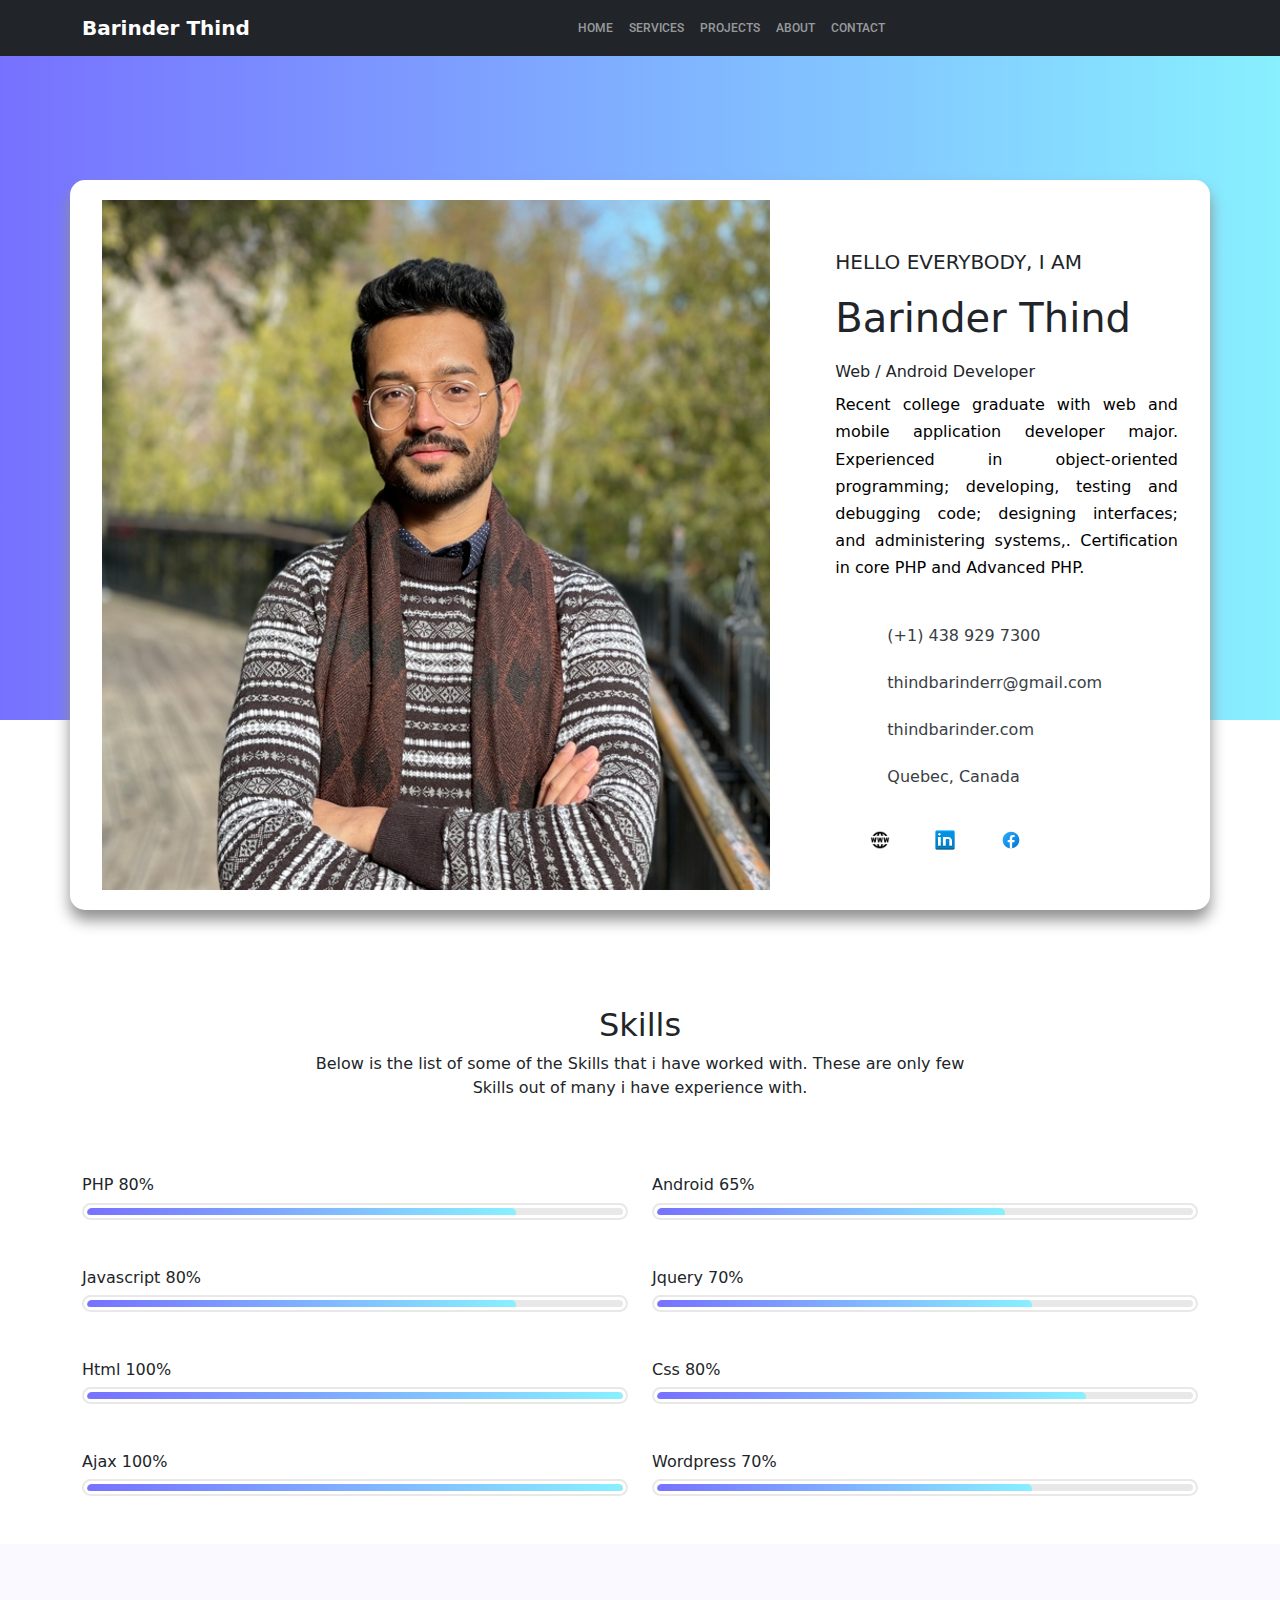
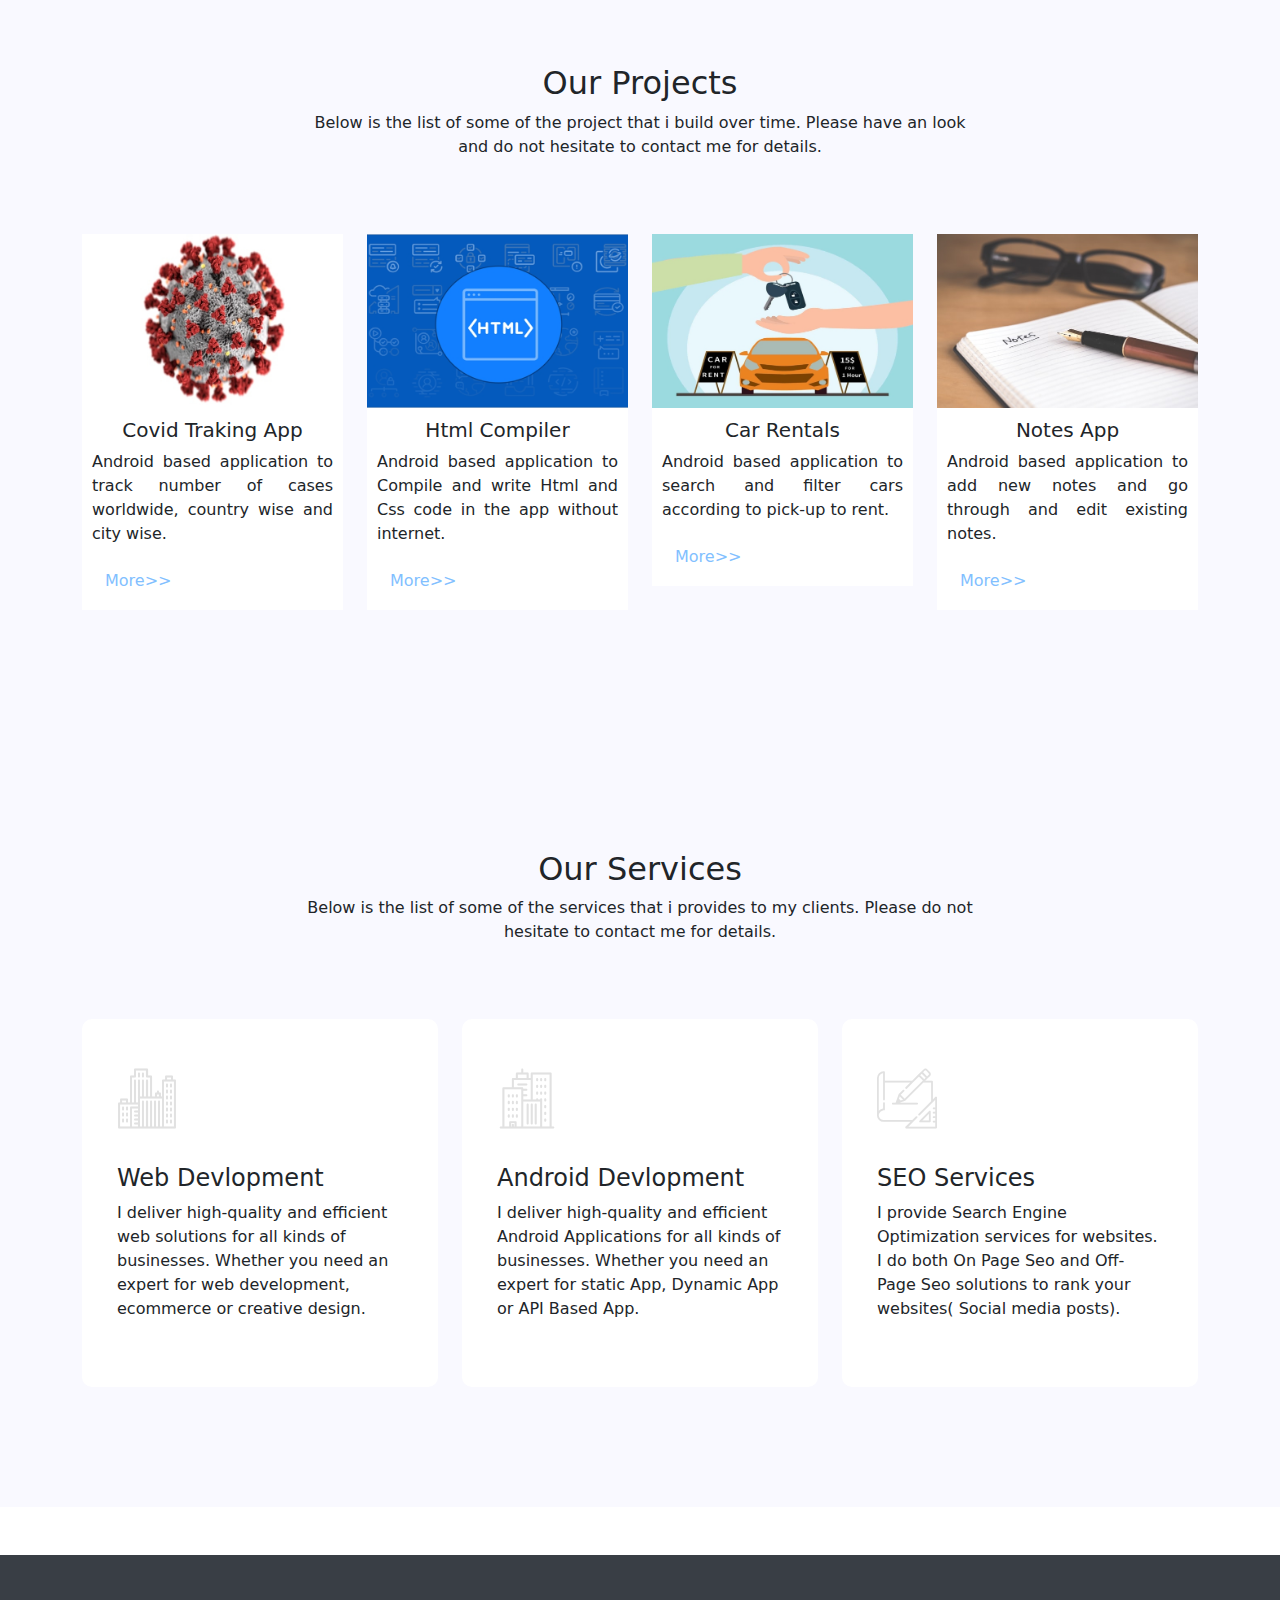
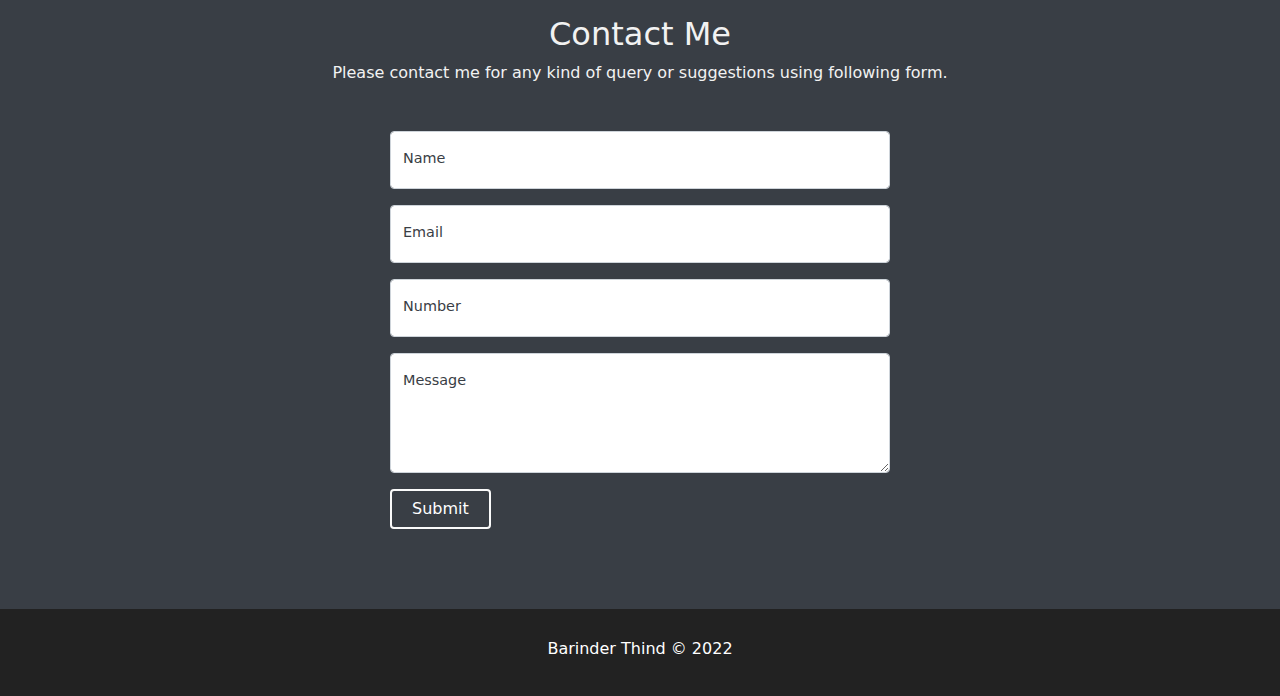
==== index.html @ 815e1031 "initial commit" ====
<html>
<head>
	<title>Barinder Thind</title>
	  <meta charset="utf-8">
  <meta name="viewport" content="width=device-width, initial-scale=1">

<link href="css/style.css" rel="stylesheet">

  <link href="css/bootstrap.min.css" rel="stylesheet">
  <link href="flaticon/flaticon.css" rel="stylesheet">


  <link rel="preconnect" href="https://fonts.googleapis.com">
<link rel="preconnect" href="https://fonts.gstatic.com" crossorigin>
<link rel="stylesheet" href="https://cdn.linearicons.com/free/1.0.0/icon-font.min.css">
<link rel="stylesheet" href="https://technext.github.io/meetme/css/style.cs">


<link href="https://fonts.googleapis.com/css2?family=Roboto:ital,wght@1,100&display=swap" rel="stylesheet">
</head>
<body>


<div class="wrapper" style=" ">

	<section class="header">
    <nav class="navbar navbar-expand-sm navbar-dark bg-dark flex-sm-nowrap flex-wrap fixed-top">
      <div class="container">
        <button class="navbar-toggler  flex-grow-sm-1 flex-grow-0 me-2" type="button" data-bs-toggle="collapse"
          data-bs-target="#navbar5">
          <span class="navbar-toggler-icon"></span>
        </button>
  
        <span class="navbar-brand flex-grow-1">Barinder Thind</span>
  
        <div class="navbar-collapse collapse flex-grow-1 justify-content-center" id="navbar5">
          <ul class="navbar-nav mx-auto">
            <li class="nav-item">
              <a class="nav-link" href="#">Home</a>
            </li>
            <li class="nav-item">
              <a class="nav-link" href="#services">Services</a>
            </li>
            <li class="nav-item">
              <a class="nav-link" href="#project">Projects</a>
            </li>
            <li class="nav-item">
              <a class="nav-link" href="#hero">about</a>
            </li>
            <li class="nav-item">
              <a class="nav-link" href="#contact">contact</a>
            </li>
          </ul>
        </div>
  
        <div class="flex-grow-1">
    
        </div>
  
      </div>
    </nav>
</section>

</div>

<section class="hero" id="hero">
	<div  class="container">
		<div class="row hero_sub">
    
			<div class="col-md-8"><img src="images/barinder.jpg" class="img-fluid "></div>
			<div class="col-md-4" id="txt">

        <h5>HELLO EVERYBODY, I AM</h5>
        <h1>Barinder Thind</h1>
        <h6>Web / Android Developer</h6>

        <p>Recent college graduate with web and mobile application developer major. Experienced in object-oriented
          programming; developing, testing and debugging code; designing interfaces; and administering systems,.
          Certification in core PHP and Advanced PHP.</p>

          <br>
          <ul class="list basic_info">
            <li><a href="#"><i class="lnr lnr-phone-handset"></i> (+1) 438 929 7300</a></li>
            <li><a href="#"><i class="lnr lnr-envelope"></i> thindbarinderr@gmail.com</a></li>
            <li><a href="#"><i class="lnr lnr-laptop"></i> thindbarinder.com</a></li>
            <li><a href="#"><i class="lnr lnr-home"></i> Quebec, Canada</a></li>
          </ul>
         
          <div class="list">
         <a href="#"><img class="icon" src="images/website.png">
          <a href=""><img class="icon" src="images/linkedin.png"></a>	
         <a href=""><img class="icon" src="images/facebook.svg"></a>
        </div>
         


        

        
			</div>


		</div>
	</div>
</section>

<br><br>





<section  class="pt-5" id="skills">
  <div class="container">
    <div class="main_title">
      <h2>Skills</h2>
      <p>Below is the list of some of the Skills that i have worked with. These are only few Skills out of many i have experience with.</p>
    </div>
    <div class="row">

    <div class="col-lg-6 col-md-12 mb-5">
        <h6>PHP     80%</h6>
        <div  class="skilldiv"><div><div style="width: 80%;"></div></div></div>
    </div>
    <div class="col-lg-6 col-md-12 mb-5">
        <h6>Android     65%</h6>
        <div  class="skilldiv"><div><div style="width: 65%;"></div></div></div>
    </div>

    <div class="col-lg-6 col-md-12 mb-5">
      <h6>Javascript     80%</h6>
      <div  class="skilldiv"><div><div style="width: 80%;"></div></div></div>
  </div>
    <div class="col-lg-6 col-md-12 mb-5">
    <h6>Jquery     70%</h6>
    <div  class="skilldiv"><div><div style="width: 70%;"></div></div></div>
  </div>

  <div class="col-lg-6 col-md-12 mb-5">
    <h6>Html     100%</h6>
    <div  class="skilldiv"><div><div style="width: 100%;"></div></div></div>
</div>
<div class="col-lg-6 col-md-12 mb-5">
    <h6>Css    80%</h6>
    <div  class="skilldiv"><div><div style="width: 80%;"></div></div></div>
</div>

<div class="col-lg-6 col-md-12 mb-5">
  <h6>Ajax     100%</h6>
  <div  class="skilldiv"><div><div style="width: 100%;"></div></div></div>
</div>
<div class="col-lg-6 col-md-12 mb-5">
  <h6>Wordpress    70%</h6>
  <div  class="skilldiv"><div><div style="width: 70%;"></div></div></div>
</div>

  </div>

  </div>
</section>






<section id="project" class="feature_area p_120">
  <div class="container">
    <div class="main_title">
      <h2>Our Projects</h2>
      <p>Below is the list of some of the project that i build over time. Please have an look and do not hesitate to contact me for details.</p>
    </div>
    <div class="feature_inner row">
      <div class="col-lg-3 col-md-6 inner">
        <div class="feature_item2 ">
          <img src="images/covid.jpg" class="img-fluid"  alt="...">
          <div class="text">          
            <h5 class="card-title text-center">Covid Traking App</h5>
          <p class="card-text" style="text-align: justify;" >Android based application to track number of cases worldwide, country wise and city wise.</p>           
        
            <a href="#" class=" text-end btn btn-default" style="" >More>></a>
           
            </div>
          
        </div>
      </div>
      <div class="col-lg-3 col-md-6 inner">
        <div class="feature_item2 ">
          <img src="images/html.jpg" class="img-fluid"  alt="...">
          <div class="text">          
            <h5 class="card-title text-center">Html Compiler</h5>
          <p class="card-text" style="text-align: justify;" >Android based application to Compile and write Html and Css code in the app without internet.</p>           
          <a href="#" class=" text-end btn btn-default" style="" >More>></a>
           
            </div>
          
        </div>
      </div>
      <div class="col-lg-3 col-md-6 inner">
        <div class="feature_item2 ">
          <img src="images/carrental.jpg" class="img-fluid"  alt="...">
          <div class="text">          
            <h5 class="card-title text-center">Car Rentals</h5>
          <p class="card-text" style="text-align: justify;" >Android based application to search and filter cars according to pick-up to rent.</p>           
          <a href="#" class=" text-end btn btn-default" style="" >More>></a>
           
            </div>
          
        </div>
      </div>
      <div class="col-lg-3 col-md-6 inner">
        <div class="feature_item2 ">
          <img src="images/notes.jpg" class="img-fluid"  alt="...">
          <div class="text">          
            <h5 class="card-title text-center">Notes App</h5>
          <p class="card-text" style="text-align: justify;" >Android based application to add new notes and go through and edit existing notes.</p>           
          <a href="#" class=" text-end btn btn-default" style="" >More>></a>
           
            </div>
        </div>
      </div>
      </div> 
      </div>
</section>





<section  class="feature_area p_120" id="services">
  <div class="container">
    <div class="main_title">
      <h2>Our Services</h2>
      <p>Below is the list of some of the services that i provides to my clients. Please do not hesitate to contact me for details.</p>
    </div>
    <div class="feature_inner row">
      <div class="col-lg-4 col-md-6">
        <div class="feature_item ">
          <i class="flaticon-city"></i>
          <h4>Web Devlopment</h4>
          <p> I deliver high-quality and efficient web solutions for all kinds of businesses. 
            Whether you need an expert for web development, ecommerce or creative design.
          </p>
        </div>
      </div>
      <div class="col-lg-4 col-md-6">
        <div class="feature_item">
          <i class="flaticon-skyline"></i>
          <h4>Android Devlopment</h4>
          <p>I deliver high-quality and efficient Android Applications for all kinds of businesses. 
            Whether you need an expert for static App, Dynamic App or API Based App.
          </p>
        </div>
      </div>
      <div class="col-lg-4 col-md-6">
        <div class="feature_item">
          <i class="flaticon-sketch"></i>
          <h4>SEO Services</h4>
          <p>I provide Search Engine Optimization services for websites. I do both On Page Seo and Off-Page Seo solutions to rank your websites( Social media posts).

          </p>
        </div>
      </div>
    </div>
  </div>
</section>
<br><br>


<section class="contact" id="contact">
  <div class="container ">
    <div class="row">
      <div class="main_title" style="margin-bottom: 10px;">
        <h2>Contact Me</h2>
        <p>Please contact me for any kind of query or suggestions using following form.</p>
      </div>
      <div class="col-md-12">

        <form action="" class="contactForm ">
          <div class="form-floating mb-3 mt-3">
            <input type="text" class="form-control" id="email" placeholder="Enter name" name="name">
            <label for="name">Name</label>
          </div>
          <div class="form-floating mb-3 mt-3">
            <input type="text" class="form-control" id="email" placeholder="Enter email" name="email">
            <label for="email">Email</label>
          </div>
          <div class="form-floating mb-3 mt-3">
            <input type="text" class="form-control" id="number" placeholder="Enter number" name="number">
            <label for="number">Number</label>
          </div>
         
          <div class="form-floating mb-3">
            <textarea class="form-control" rows="5" id="message" name="message" style="height: 120px;"  placeholder="Message"></textarea>
            <label for="message">Message</label>
          </div>

          <button type="submit" class=" mybtn btn btn-default mybtn">Submit</button>
        </form>


      </div>
    </div>
  </div>

</section>


<section class="footer">
<div class="container">
  <div class="row">
    <div class="col-md-12 text-center"> 
          <h6>Barinder Thind &copy; 2022</h6>

    </div>
  </div>
</div>
</section>



<!--
<button id="a" onclick="changeA();">A</button>
<button id="b" onclick="changepB();">B</button>
<button id="c" onclick="changepC();">C</button>
<P ID="p">
It was popularised in the 1960s with the release of Letraset sheets containing Lorem Ipsum passages, and more recently with desktop publishing software like Aldus PageMaker including versions of Lorem Ipsum.Lorem Ipsum is simply dummy text of the printing and typesetting industry. Lorem Ipsum has 
t</P>

<P ID="p2">
  It was popularised in the 1960s with the release of Letraset sheets containing Lorem Ipsum passages, and more recently with desktop publishing software like Aldus PageMaker including versions of Lorem Ipsum.Lorem Ipsum is simply dummy text of the printing and typesetting industry. Lorem Ipsum has 
  t</P>
  
  <P ID="p3">
    It was popularised in the 1960s with the release of Letraset sheets containing Lorem Ipsum passages, and more recently with desktop publishing software like Aldus PageMaker including versions of Lorem Ipsum.Lorem Ipsum is simply dummy text of the printing and typesetting industry. Lorem Ipsum has 
    t</P>
    
      
  -->


  <script src="js/bootstrap.bundle.min.js"></script>
    <script src="js/myjs.js"></script>
</body>
</html>
---- css/style.css ----
:root{
	--primary: #7771FF;
	--secondary:  #88F0FF;
	--dark:#777777;
	--background:  #F8F8F8;
	--pure:#FFFFFF;
	--black:  #222222;
	--ternary:#898989;
	--light:#F2F2F2;
	--textColor:#82BFFF;
	--gray: #393E45;

}

body{font-family: 'Roboto', sans-serif; background-color: var(--background);}
.wrapper{
	 background-image: linear-gradient(to right, var(--primary) , var(--secondary));
	height: 720px;
}
.navbar {
color: var(--pure);
/*background-color: #000000;
	clip-path: polygon(0 0, 100% 0, 100% 100%, 70% 85%, 0 100%);
	height: 700px;
	width: 100%;*/
}

 .nav-link {
    font: 500 12px 'Roboto', sans-serif;
    text-transform: uppercase;
    color: var(--black);
    padding: 0px;
float: right;
  display: inline-block;

}

#txt h5{ margin-top: 50px;}
#txt h1{ margin-top: 20px;}
#txt h6{ margin-top: 20px;}
#txt p{ margin-top: 10px; font-size: 1rem; color: #000; line-height: 1.7rem; text-align: justify;}
.list { list-style-type:none;  line-height: 1.7rem; }
.list a{ text-decoration: none;  color: #393E45; }
.list img{ max-width: 20px; margin: 20px 5px; }
.list img:first-child{ margin-left: 35px;}
.list i{color: var(--primary);  font-size: large; margin-right: 20px;}
.list li{margin-bottom: 20px;}

.nav-item{ color: #fff;}
.nav-item a{ color: #fff; float: right; }

.navbar-brand{ color: var(--pure); font-weight: 600; }

.d-flex{ float: right; }

.hero{ padding-top: 60px; }

.hero_sub{ background-color: var(--pure); border-radius: 15px; padding: 20px;  	box-shadow: 0px 10px  15px #8F8F8F}
.hero{margin-top: -600px; }

.img-fluid{max-height: 700px;}


.da{ height: 500px;
	background-color: var(--secondary);
}

.db{
	height: 500px;
	background-color: var(--pure);
	margin: 0px 100px;
	margin-top: -100px;
	box-shadow: 0px 20px 20px;
}

heading{font-size: 1rem; font-weight: 100; line-height: 4.2rem; text-align: center; border: 2px solid --primary;}
.heading span{ color: var(--black); border-bottom: 5px solid #91a4a7; padding: 8px 20px; }

.contactForm .mybtn{ background-color: transparent; border: 2px solid #FAFAFA;  color: var(--pure); padding-left:20px; padding-right: 20px;}
.contactForm .mybtn:hover{ background-color: var(--pure); border: 2px solid var(--pure);  color: var(--dark);}

 .mybtnpr{ background-color: var(--primary); border: solid transparent 1px; }
.mybtnpr:hover{ background: transparent;  color: var(--primary); border: 1px solid var(--primary); }

.mybtnsc{ background: transparent;  color: var(--primary); border: 1px solid var(--primary); }
.mybtnsc:hover{ background-color: var(--primary); border: solid transparent 1px; color: var(--dark); }

/* projects section*/
.project-section{
	margin: 50px 50px; 
}
.project-item{
	
}

.card{margin-bottom: 35px;  border-top-left-radius: .25rem;;  transition: all 300ms linear 0s; }
.card:hover{
	box-shadow: 0px 10px 30px 0px rgba(0, 0, 0, 0.08);
}



/* servises section*/


.feature_area {
    background: #f9f9ff;
}
.p_120 {
    padding-top: 120px;
    padding-bottom: 120px;
}


.main_title {
    text-align: center;
    max-width: 670px;
    margin: 0px auto 75px;
}
.feature_inner {
    margin-bottom: -30px;
}



.feature_item2 {
    padding: 0px 0px;
    transition: all 300ms linear 0s;
    background: #fff;
    margin-bottom: 30px;

}

 .feature_item2 :hover{
	transform: translate(0px,-100px);
}

#project{ }
#project .text{padding: 10px;}
#project a{ color: var(--textColor);}
#project a{ text-align: right; }
.feature_item {
    padding: 50px 35px;
    border-radius: 10px;
    transition: all 300ms linear 0s;
    background: #fff;
    margin-bottom: 30px;
}

.feature_item:hover {
    box-shadow: 0px 10px 30px 0px rgba(0, 0, 0, 0.08);
    border-color: #fff;
    background: #fff; 
}

	.feature_item i {
		margin-bottom: 35px;
		display: block; }
		.feature_item i:before {
		  margin-left: 0px;
		  font-size: 60px;
		  color: #e1e1e1;
		  line-height: 60px; }
		  .feature_item:hover i:before {
			background: linear-gradient(to right, #8490ff 0%, #62bdfc 70%);
			-webkit-background-clip: text;
			-webkit-text-fill-color: transparent; }




.inner:hover{
	transform: translate(0px,-50px);
	transition:  0.5s;
	transition-timing-function: ease-in-out;
}



/* skills section*/


.skilldiv{ border: 2px solid #E8E8E8; padding: 3px; border-radius: 10px; }

.skilldiv div{ height: 7px; background-color: #E8E8E8; border-radius: 5px; overflow: hidden; font-weight: 400;}

.skilldiv div div{ background-image: linear-gradient(to right, var(--primary) , var(--secondary)); height: 10px;  }


/* contact section*/
.contact{ background-color: var(--gray);  padding: 60px 30px; color: var(--light);}

.contactForm{ color: #393E45; max-width: 500px; margin: 20px auto; font-size: 0.9rem;}



/* footer section*/

.footer{padding: 30px; background-color: var(--black); color: var(--pure);} 


/* nav bar new   */


.header_area {
    position: absolute;
    width: 100%;
    top: 0;
    left: 0;
    z-index: 99;
    transition: background 0.4s, all 0.3s linear;
}
---- flaticon/flaticon.css ----
/*
  	Flaticon icon font: Flaticon
  	Creation date: 26/06/2018 17:19
  	*/

@font-face {
  font-family: "Flaticon";
  src: url("./Flaticon.eot");
  src: url("./Flaticon.eot?#iefix") format("embedded-opentype"),
       url("./Flaticon.woff") format("woff"),
       url("./Flaticon.ttf") format("truetype"),
       url("./Flaticon.svg#Flaticon") format("svg");
  font-weight: normal;
  font-style: normal;
}

@media screen and (-webkit-min-device-pixel-ratio:0) {
  @font-face {
    font-family: "Flaticon";
    src: url("./Flaticon.svg#Flaticon") format("svg");
  }
}

[class^="flaticon-"]:before, [class*=" flaticon-"]:before,
[class^="flaticon-"]:after, [class*=" flaticon-"]:after {   
  font-family: Flaticon;
        font-size: 20px;
font-style: normal;
margin-left: 20px;
}

.flaticon-skyline:before { content: "\f100"; }
.flaticon-sketch:before { content: "\f101"; }
.flaticon-city:before { content: "\f102"; }
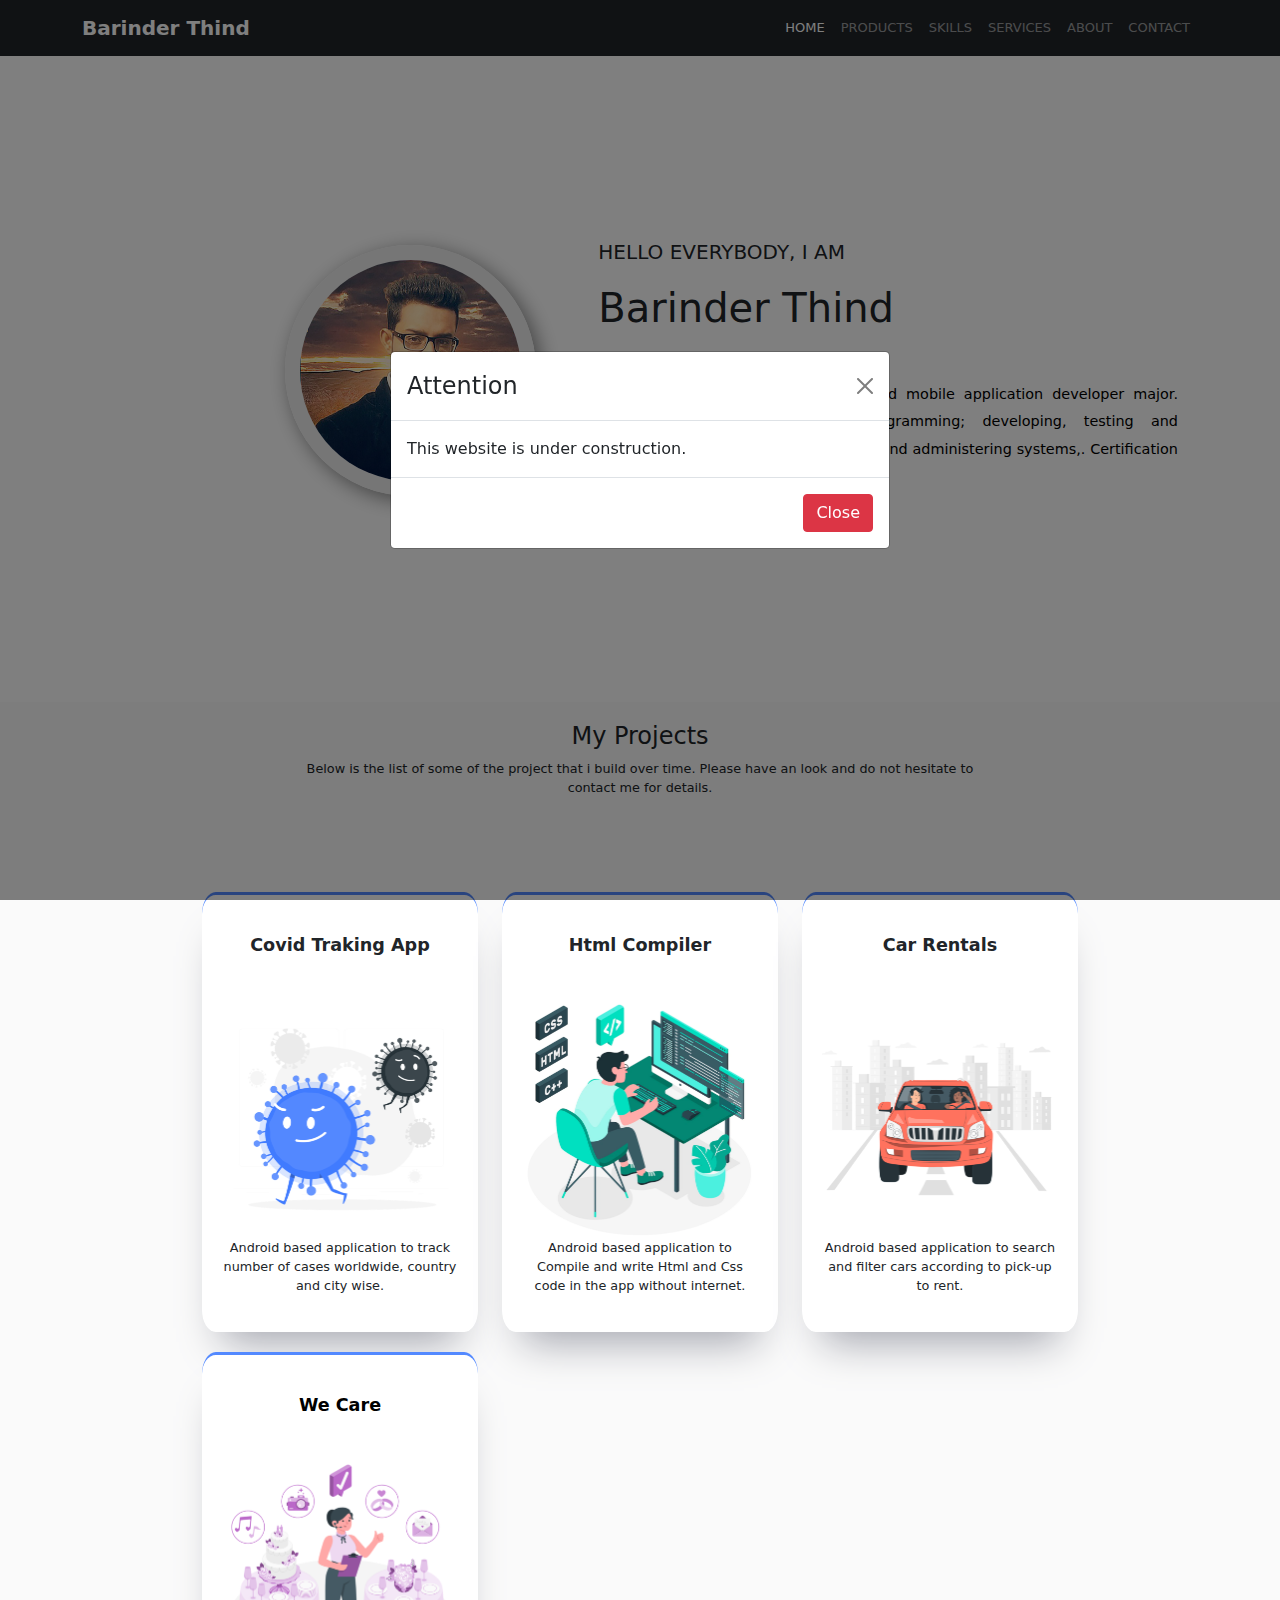
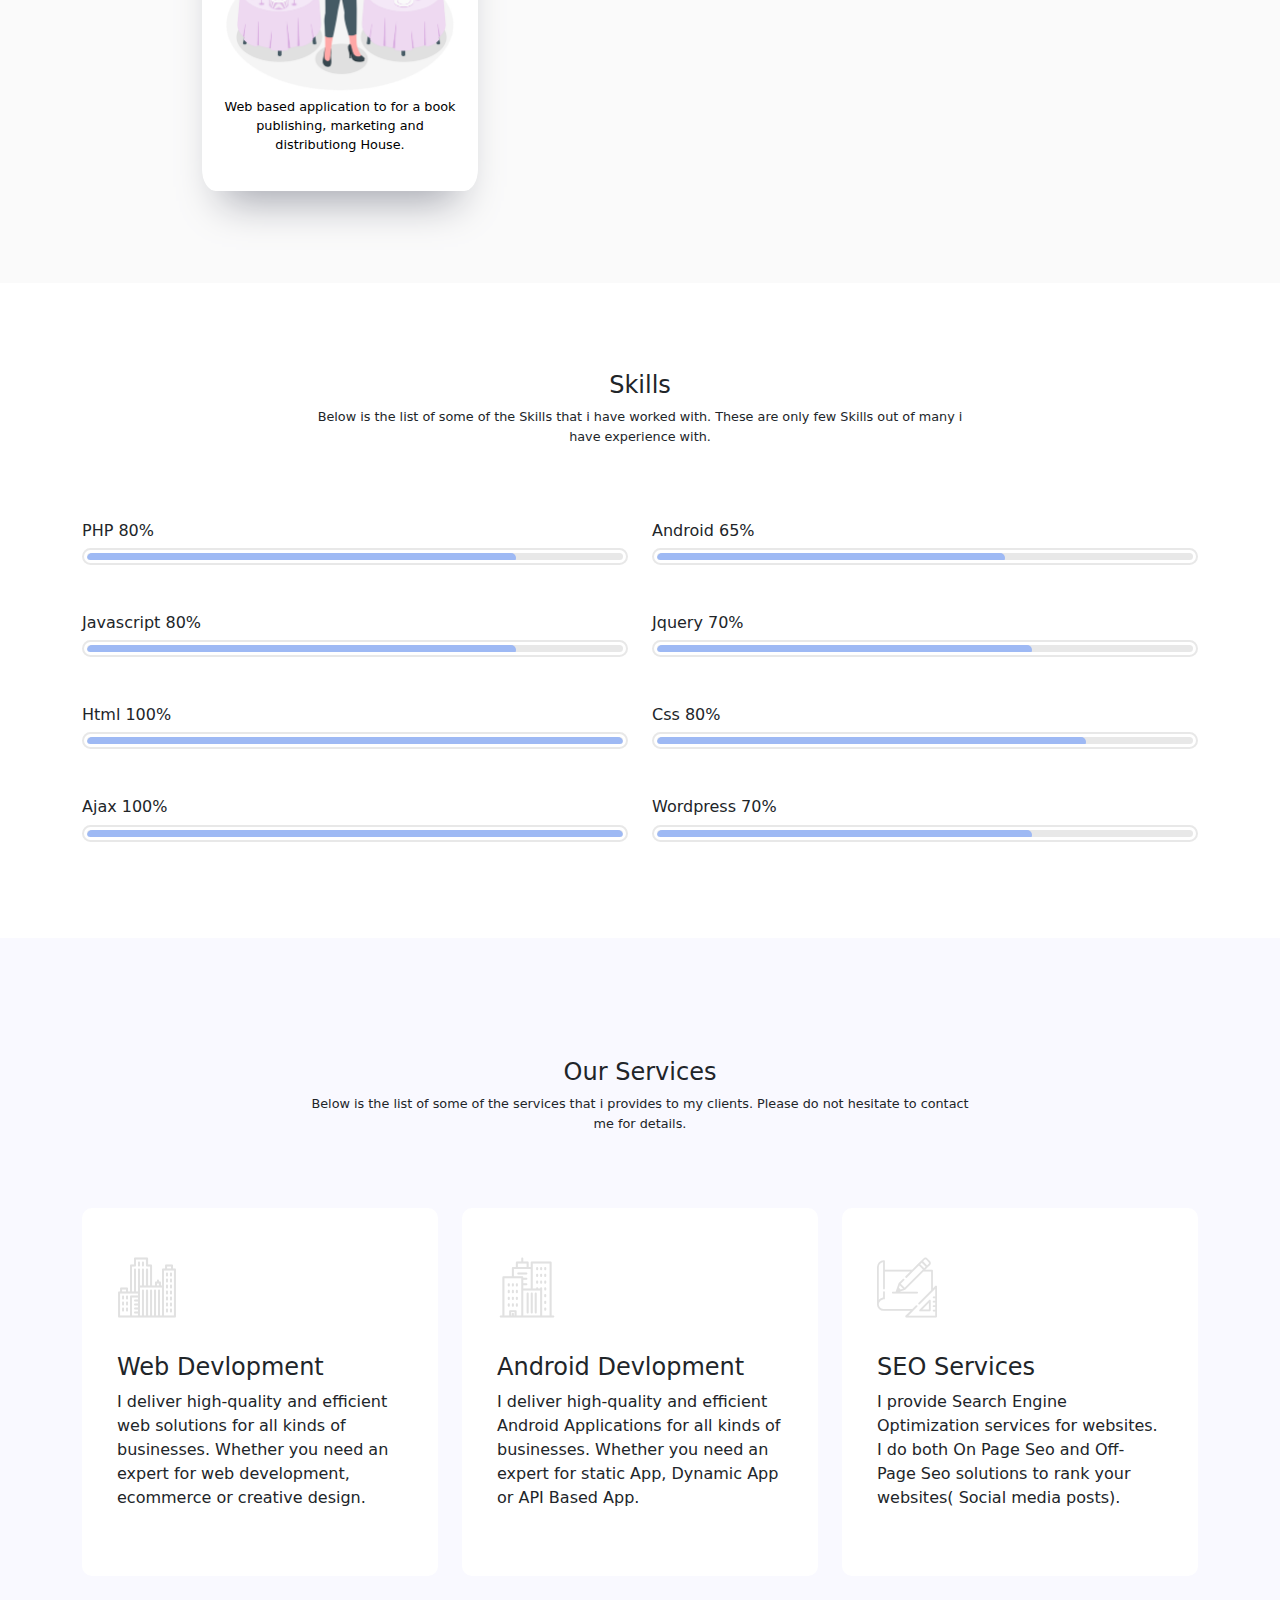
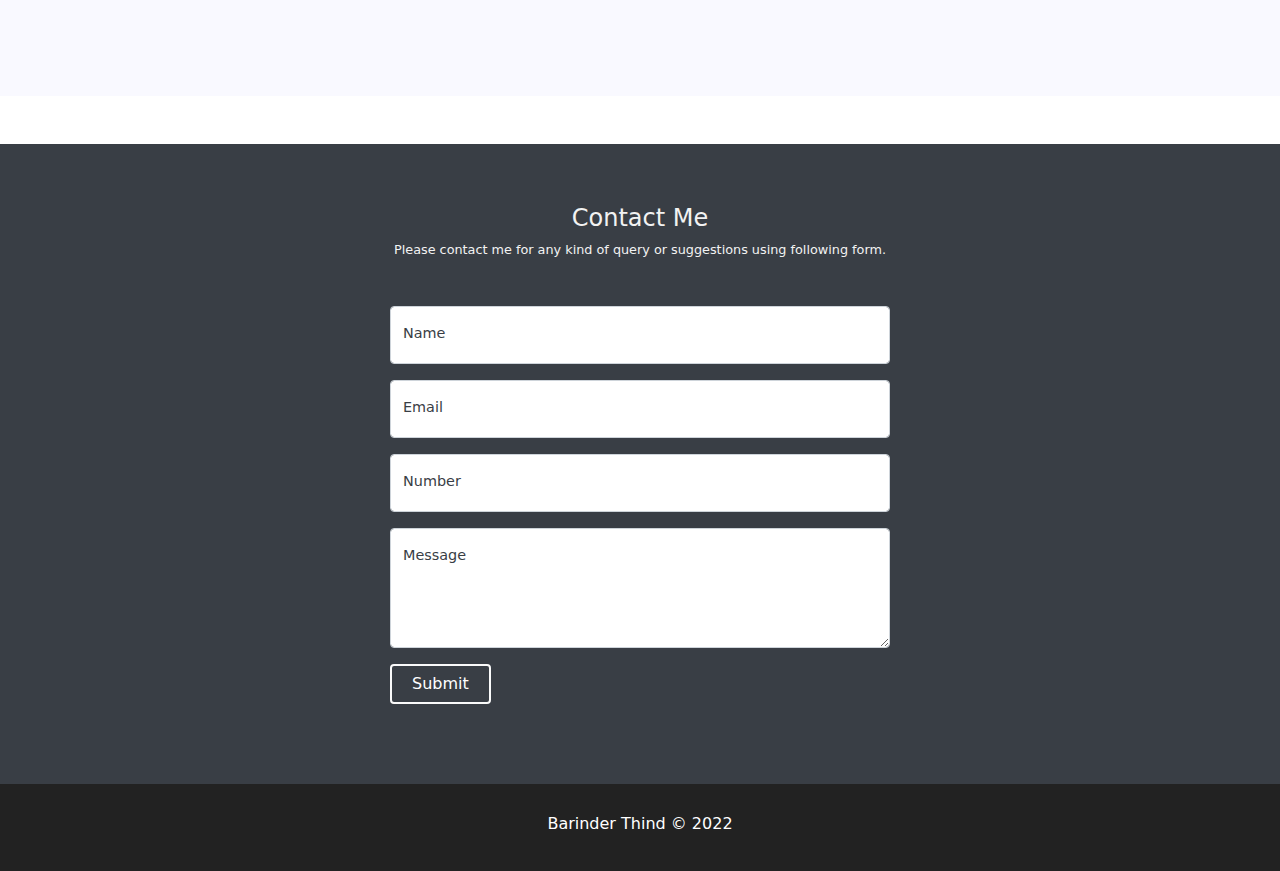
==== commit db49ea72: "Website Design Updated" ====
--- a/index.html
+++ b/index.html
@@ -1,83 +1,83 @@
 <html>
+
 <head>
-	<title>Barinder Thind</title>
-	  <meta charset="utf-8">
-  <meta name="viewport" content="width=device-width, initial-scale=1">
-
-<link href="css/style.css" rel="stylesheet">
-
-  <link href="css/bootstrap.min.css" rel="stylesheet">
-  <link href="flaticon/flaticon.css" rel="stylesheet">
-
-
-  <link rel="preconnect" href="https://fonts.googleapis.com">
-<link rel="preconnect" href="https://fonts.gstatic.com" crossorigin>
-<link rel="stylesheet" href="https://cdn.linearicons.com/free/1.0.0/icon-font.min.css">
-<link rel="stylesheet" href="https://technext.github.io/meetme/css/style.cs">
-
-
-<link href="https://fonts.googleapis.com/css2?family=Roboto:ital,wght@1,100&display=swap" rel="stylesheet">
+    <title>Barinder Thind</title>
+    <meta charset="utf-8" />
+    <meta name="viewport" content="width=device-width, initial-scale=1" />
+
+    <link href="css/style.css" rel="stylesheet" />
+
+    <link href="css/bootstrap.min.css" rel="stylesheet" />
+    <link href="flaticon/flaticon.css" rel="stylesheet" />
+
+    <link rel="preconnect" href="https://fonts.googleapis.com" />
+    <link rel="preconnect" href="https://fonts.gstatic.com" crossorigin />
+    <link rel="stylesheet" href="https://cdn.linearicons.com/free/1.0.0/icon-font.min.css" />
+    <link rel="stylesheet" href="https://technext.github.io/meetme/css/stle.cs" />
+
+    <link href="https://fonts.googleapis.com/css2?family=Roboto:ital,wght@1,100&display=swap" rel="stylesheet" />
+    <link href="https://fonts.googleapis.com/css2?family=Poppins:ital,wght@0,200;0,400;0,600;1,200;1,400;1,600&display=swap" rel="stylesheet" />
+
+    <link href="fontawesome/css/all.css" rel="stylesheet" />
 </head>
+
 <body>
-
-
-<div class="wrapper" style=" ">
-
-	<section class="header">
-    <nav class="navbar navbar-expand-sm navbar-dark bg-dark flex-sm-nowrap flex-wrap fixed-top">
-      <div class="container">
-        <button class="navbar-toggler  flex-grow-sm-1 flex-grow-0 me-2" type="button" data-bs-toggle="collapse"
-          data-bs-target="#navbar5">
-          <span class="navbar-toggler-icon"></span>
-        </button>
-  
-        <span class="navbar-brand flex-grow-1">Barinder Thind</span>
-  
-        <div class="navbar-collapse collapse flex-grow-1 justify-content-center" id="navbar5">
-          <ul class="navbar-nav mx-auto">
-            <li class="nav-item">
-              <a class="nav-link" href="#">Home</a>
-            </li>
-            <li class="nav-item">
-              <a class="nav-link" href="#services">Services</a>
-            </li>
-            <li class="nav-item">
-              <a class="nav-link" href="#project">Projects</a>
-            </li>
-            <li class="nav-item">
-              <a class="nav-link" href="#hero">about</a>
-            </li>
-            <li class="nav-item">
-              <a class="nav-link" href="#contact">contact</a>
-            </li>
-          </ul>
-        </div>
-  
-        <div class="flex-grow-1">
-    
-        </div>
-  
-      </div>
-    </nav>
-</section>
-
-</div>
-
-<section class="hero" id="hero">
-	<div  class="container">
-		<div class="row hero_sub">
-    
-			<div class="col-md-8"><img src="images/barinder.jpg" class="img-fluid "></div>
-			<div class="col-md-4" id="txt">
-
-        <h5>HELLO EVERYBODY, I AM</h5>
-        <h1>Barinder Thind</h1>
-        <h6>Web / Android Developer</h6>
-
-        <p>Recent college graduate with web and mobile application developer major. Experienced in object-oriented
-          programming; developing, testing and debugging code; designing interfaces; and administering systems,.
-          Certification in core PHP and Advanced PHP.</p>
-
+    <div class="wrapper" style="" id="about">
+        <header class="header">
+            <nav class="navbar fixed-top navbar-expand-lg navbar-dark bg-dark">
+                <div class="container">
+                    <a class="navbar-brand" href="#">Barinder Thind</a>
+                    <button class="navbar-toggler" type="button" data-bs-toggle="collapse" data-bs-target="#navbarSupportedContent" aria-controls="navbarSupportedContent" aria-expanded="false" aria-label="Toggle navigation">
+              <span class="navbar-toggler-icon"></span>
+            </button>
+                    <div class="collapse navbar-collapse justify-content-center justify-content-between" id="navbarSupportedContent">
+                        <ul class="navbar-nav ms-auto mb-2 mb-lg-0">
+                            <li class="nav-item">
+                                <a class="nav-link active" aria-current="page" href="#">Home</a
+                  >
+                </li>
+
+                <li class="nav-item">
+                  <a class="nav-link" href="#project">Products</a>
+                            </li>
+                            <li class="nav-item">
+                                <a class="nav-link" href="#skills">Skills</a>
+                            </li>
+                            <li class="nav-item">
+                                <a class="nav-link" href="#services">Services</a>
+                            </li>
+
+                            <li class="nav-item">
+                                <a class="nav-link" href="#about">About</a>
+                            </li>
+                            <li class="nav-item">
+                                <a class="nav-link" href="#contact">Contact</a>
+                            </li>
+                        </ul>
+                    </div>
+                </div>
+            </nav>
+        </header>
+
+        <section class="hero" id="hero" style="">
+            <div class="container">
+                <div class="row hero_sub">
+                    <div class="col-md-2"></div>
+                    <div class="col-md-3">
+                        <center>
+                            <img src="images/barinder3.jpg" class="pic img-fluid pic" />
+                        </center>
+                    </div>
+                    <div class="col-md-7" id="txt">
+                        <h5>HELLO EVERYBODY, I AM</h5>
+                        <h1>Barinder Thind</h1>
+                        <h6>Web / Android Developer</h6>
+
+                        <p>
+                            Recent college graduate with web and mobile application developer major. Experienced in object-oriented programming; developing, testing and debugging code; designing interfaces; and administering systems,. Certification in core PHP and Advanced PHP.
+                        </p>
+
+                        <!--
           <br>
           <ul class="list basic_info">
             <li><a href="#"><i class="lnr lnr-phone-handset"></i> (+1) 438 929 7300</a></li>
@@ -85,241 +85,290 @@
             <li><a href="#"><i class="lnr lnr-laptop"></i> thindbarinder.com</a></li>
             <li><a href="#"><i class="lnr lnr-home"></i> Quebec, Canada</a></li>
           </ul>
-         
-          <div class="list">
-         <a href="#"><img class="icon" src="images/website.png">
-          <a href=""><img class="icon" src="images/linkedin.png"></a>	
-         <a href=""><img class="icon" src="images/facebook.svg"></a>
-        </div>
-         
-
-
-        
-
-        
-			</div>
-
-
-		</div>
-	</div>
-</section>
-
-<br><br>
-
-
-
-
-
-<section  class="pt-5" id="skills">
-  <div class="container">
-    <div class="main_title">
-      <h2>Skills</h2>
-      <p>Below is the list of some of the Skills that i have worked with. These are only few Skills out of many i have experience with.</p>
+          -->
+
+                        <div class="list">
+                            <a href="#" class="banner-icon">
+                                <i style="color: black; font-size: 20px" class="fa-brands fa-facebook"></i>
+                            </a>
+                            <a href="" class="">
+                                <i style="color: black; font-size: 20px" class="banner-icon fa-brands fa-linkedin"></i>
+                            </a>
+                            <a href="" class="banner-icon">
+                                <i style="color: black; font-size: 20px" class="fa-solid fa-arrow-up-right-from-square"></i>
+                            </a>
+                            <a href="" class="banner-icon">
+                                <i style="color: black; font-size: 20px" class="fa-brands fa-github"></i>
+                            </a>
+                        </div>
+                    </div>
+                </div>
+                <br />
+                <br />
+                <br />
+                <br />
+            </div>
+        </section>
     </div>
-    <div class="row">
-
-    <div class="col-lg-6 col-md-12 mb-5">
-        <h6>PHP     80%</h6>
-        <div  class="skilldiv"><div><div style="width: 80%;"></div></div></div>
-    </div>
-    <div class="col-lg-6 col-md-12 mb-5">
-        <h6>Android     65%</h6>
-        <div  class="skilldiv"><div><div style="width: 65%;"></div></div></div>
-    </div>
-
-    <div class="col-lg-6 col-md-12 mb-5">
-      <h6>Javascript     80%</h6>
-      <div  class="skilldiv"><div><div style="width: 80%;"></div></div></div>
-  </div>
-    <div class="col-lg-6 col-md-12 mb-5">
-    <h6>Jquery     70%</h6>
-    <div  class="skilldiv"><div><div style="width: 70%;"></div></div></div>
-  </div>
-
-  <div class="col-lg-6 col-md-12 mb-5">
-    <h6>Html     100%</h6>
-    <div  class="skilldiv"><div><div style="width: 100%;"></div></div></div>
-</div>
-<div class="col-lg-6 col-md-12 mb-5">
-    <h6>Css    80%</h6>
-    <div  class="skilldiv"><div><div style="width: 80%;"></div></div></div>
-</div>
-
-<div class="col-lg-6 col-md-12 mb-5">
-  <h6>Ajax     100%</h6>
-  <div  class="skilldiv"><div><div style="width: 100%;"></div></div></div>
-</div>
-<div class="col-lg-6 col-md-12 mb-5">
-  <h6>Wordpress    70%</h6>
-  <div  class="skilldiv"><div><div style="width: 70%;"></div></div></div>
-</div>
-
-  </div>
-
-  </div>
-</section>
-
-
-
-
-
-
-<section id="project" class="feature_area p_120">
-  <div class="container">
-    <div class="main_title">
-      <h2>Our Projects</h2>
-      <p>Below is the list of some of the project that i build over time. Please have an look and do not hesitate to contact me for details.</p>
-    </div>
-    <div class="feature_inner row">
-      <div class="col-lg-3 col-md-6 inner">
-        <div class="feature_item2 ">
-          <img src="images/covid.jpg" class="img-fluid"  alt="...">
-          <div class="text">          
-            <h5 class="card-title text-center">Covid Traking App</h5>
-          <p class="card-text" style="text-align: justify;" >Android based application to track number of cases worldwide, country wise and city wise.</p>           
-        
-            <a href="#" class=" text-end btn btn-default" style="" >More>></a>
-           
-            </div>
-          
-        </div>
-      </div>
-      <div class="col-lg-3 col-md-6 inner">
-        <div class="feature_item2 ">
-          <img src="images/html.jpg" class="img-fluid"  alt="...">
-          <div class="text">          
-            <h5 class="card-title text-center">Html Compiler</h5>
-          <p class="card-text" style="text-align: justify;" >Android based application to Compile and write Html and Css code in the app without internet.</p>           
-          <a href="#" class=" text-end btn btn-default" style="" >More>></a>
-           
-            </div>
-          
-        </div>
-      </div>
-      <div class="col-lg-3 col-md-6 inner">
-        <div class="feature_item2 ">
-          <img src="images/carrental.jpg" class="img-fluid"  alt="...">
-          <div class="text">          
-            <h5 class="card-title text-center">Car Rentals</h5>
-          <p class="card-text" style="text-align: justify;" >Android based application to search and filter cars according to pick-up to rent.</p>           
-          <a href="#" class=" text-end btn btn-default" style="" >More>></a>
-           
-            </div>
-          
-        </div>
-      </div>
-      <div class="col-lg-3 col-md-6 inner">
-        <div class="feature_item2 ">
-          <img src="images/notes.jpg" class="img-fluid"  alt="...">
-          <div class="text">          
-            <h5 class="card-title text-center">Notes App</h5>
-          <p class="card-text" style="text-align: justify;" >Android based application to add new notes and go through and edit existing notes.</p>           
-          <a href="#" class=" text-end btn btn-default" style="" >More>></a>
-           
-            </div>
-        </div>
-      </div>
-      </div> 
-      </div>
-</section>
-
-
-
-
-
-<section  class="feature_area p_120" id="services">
-  <div class="container">
-    <div class="main_title">
-      <h2>Our Services</h2>
-      <p>Below is the list of some of the services that i provides to my clients. Please do not hesitate to contact me for details.</p>
-    </div>
-    <div class="feature_inner row">
-      <div class="col-lg-4 col-md-6">
-        <div class="feature_item ">
-          <i class="flaticon-city"></i>
-          <h4>Web Devlopment</h4>
-          <p> I deliver high-quality and efficient web solutions for all kinds of businesses. 
-            Whether you need an expert for web development, ecommerce or creative design.
-          </p>
-        </div>
-      </div>
-      <div class="col-lg-4 col-md-6">
-        <div class="feature_item">
-          <i class="flaticon-skyline"></i>
-          <h4>Android Devlopment</h4>
-          <p>I deliver high-quality and efficient Android Applications for all kinds of businesses. 
-            Whether you need an expert for static App, Dynamic App or API Based App.
-          </p>
-        </div>
-      </div>
-      <div class="col-lg-4 col-md-6">
-        <div class="feature_item">
-          <i class="flaticon-sketch"></i>
-          <h4>SEO Services</h4>
-          <p>I provide Search Engine Optimization services for websites. I do both On Page Seo and Off-Page Seo solutions to rank your websites( Social media posts).
-
-          </p>
-        </div>
-      </div>
-    </div>
-  </div>
-</section>
-<br><br>
-
-
-<section class="contact" id="contact">
-  <div class="container ">
-    <div class="row">
-      <div class="main_title" style="margin-bottom: 10px;">
-        <h2>Contact Me</h2>
-        <p>Please contact me for any kind of query or suggestions using following form.</p>
-      </div>
-      <div class="col-md-12">
-
-        <form action="" class="contactForm ">
-          <div class="form-floating mb-3 mt-3">
-            <input type="text" class="form-control" id="email" placeholder="Enter name" name="name">
-            <label for="name">Name</label>
-          </div>
-          <div class="form-floating mb-3 mt-3">
-            <input type="text" class="form-control" id="email" placeholder="Enter email" name="email">
-            <label for="email">Email</label>
-          </div>
-          <div class="form-floating mb-3 mt-3">
-            <input type="text" class="form-control" id="number" placeholder="Enter number" name="number">
-            <label for="number">Number</label>
-          </div>
-         
-          <div class="form-floating mb-3">
-            <textarea class="form-control" rows="5" id="message" name="message" style="height: 120px;"  placeholder="Message"></textarea>
-            <label for="message">Message</label>
-          </div>
-
-          <button type="submit" class=" mybtn btn btn-default mybtn">Submit</button>
-        </form>
-
-
-      </div>
-    </div>
-  </div>
-
-</section>
-
-
-<section class="footer">
-<div class="container">
-  <div class="row">
-    <div class="col-md-12 text-center"> 
-          <h6>Barinder Thind &copy; 2022</h6>
-
-    </div>
-  </div>
-</div>
-</section>
-
-
-
-<!--
+
+    <br /><br />
+
+    <section id="project" class="feature_area p_120">
+        <div class="container" style="max-width: 900px">
+            <div class="main_title">
+                <h2>My Projects</h2>
+                <p>
+                    Below is the list of some of the project that i build over time. Please have an look and do not hesitate to contact me for details.
+                </p>
+            </div>
+
+            <div class="row">
+                <div class="col-md-4 col-sm-6">
+                    <div class="card2">
+                        <h2>Covid Traking App</h2>
+                        <img class="img-fluid" src="images/virus.png" alt="" />
+                        <p>
+                            Android based application to track number of cases worldwide, country and city wise.
+                        </p>
+                    </div>
+                </div>
+                <div class="col-md-4 col-sm-6">
+                    <div class="card2">
+                        <h2>Html Compiler</h2>
+
+                        <img class="img-fluid" src="images/html.png" alt="" />
+                        <p>
+                            Android based application to Compile and write Html and Css code in the app without internet.
+                        </p>
+                    </div>
+                </div>
+
+                <div class="col-md-4 col-sm-6">
+                    <div class="card2">
+                        <h2>Car Rentals</h2>
+                        <img class="img-fluid" src="images/carrental.png" alt="" />
+                        <p>
+                            Android based application to search and filter cars according to pick-up to rent.
+                        </p>
+                    </div>
+                </div>
+
+                <div class="col-md-4 col-sm-6">
+                    <a href="https://thindbarinder.com/wecare/" target="blank">
+                        <div class="card2">
+                            <h2>We Care</h2>
+                            <img class="img-fluid" src="images/planner.png" alt="" />
+                            <p>
+                                Web based application to for a book publishing, marketing and distributiong House.
+                            </p>
+                        </div>
+                    </a>
+                </div>
+            </div>
+            <br /><br /><br />
+        </div>
+    </section>
+
+    <section class="pt-5" id="skills">
+        <div class="container">
+            <div class="main_title">
+                <h2>Skills</h2>
+                <p>
+                    Below is the list of some of the Skills that i have worked with. These are only few Skills out of many i have experience with.
+                </p>
+            </div>
+
+            <!-- <div id="carouselExampleIndicators" class="carousel slide" data-bs-ride="carousel" style="max-height: 400px; overflow: hidden">
+                <div class="carousel-indicators">
+                    <button type="button" data-bs-target="#carouselExampleIndicators" data-bs-slide-to="0" class="active" aria-current="true" aria-label="Slide 1"></button>
+                    <button type="button" data-bs-target="#carouselExampleIndicators" data-bs-slide-to="1" aria-label="Slide 2"></button>
+                    <button type="button" data-bs-target="#carouselExampleIndicators" data-bs-slide-to="2" aria-label="Slide 3"></button>
+                </div>
+                <div class="carousel-inner">
+                    <div class="carousel-item active">
+                        <img src="images/skillBanner.jpg" class="d-block w-100 img-fluid" alt="..." />
+                    </div>
+                    <div class="carousel-item">
+                        <img src="images/skillbanner2.jpg" class="d-block w-100 img-fluid" alt="..." />
+                    </div>
+                    <div class="carousel-item">
+                        <img src="images/skillbanner1.jpg" class="d-block w-100 img-fluid" alt="..." />
+                    </div>
+                </div>
+                <button class="carousel-control-prev" type="button" data-bs-target="#carouselExampleIndicators" data-bs-slide="prev">
+            <span class="carousel-control-prev-icon" aria-hidden="true"></span>
+            <span class="visually-hidden">Previous</span>
+          </button>
+                <button class="carousel-control-next" type="button" data-bs-target="#carouselExampleIndicators" data-bs-slide="next">
+            <span class="carousel-control-next-icon" aria-hidden="true"></span>
+            <span class="visually-hidden">Next</span>
+          </button>
+            </div> -->
+
+            <div class="row">
+                <div class="col-lg-6 col-md-12 mb-5">
+                    <h6>PHP 80%</h6>
+                    <div class="skilldiv">
+                        <div>
+                            <div style="width: 80%"></div>
+                        </div>
+                    </div>
+                </div>
+                <div class="col-lg-6 col-md-12 mb-5">
+                    <h6>Android 65%</h6>
+                    <div class="skilldiv">
+                        <div>
+                            <div style="width: 65%"></div>
+                        </div>
+                    </div>
+                </div>
+
+                <div class="col-lg-6 col-md-12 mb-5">
+                    <h6>Javascript 80%</h6>
+                    <div class="skilldiv">
+                        <div>
+                            <div style="width: 80%"></div>
+                        </div>
+                    </div>
+                </div>
+                <div class="col-lg-6 col-md-12 mb-5">
+                    <h6>Jquery 70%</h6>
+                    <div class="skilldiv">
+                        <div>
+                            <div style="width: 70%"></div>
+                        </div>
+                    </div>
+                </div>
+
+                <div class="col-lg-6 col-md-12 mb-5">
+                    <h6>Html 100%</h6>
+                    <div class="skilldiv">
+                        <div>
+                            <div style="width: 100%"></div>
+                        </div>
+                    </div>
+                </div>
+                <div class="col-lg-6 col-md-12 mb-5">
+                    <h6>Css 80%</h6>
+                    <div class="skilldiv">
+                        <div>
+                            <div style="width: 80%"></div>
+                        </div>
+                    </div>
+                </div>
+
+                <div class="col-lg-6 col-md-12 mb-5">
+                    <h6>Ajax 100%</h6>
+                    <div class="skilldiv">
+                        <div>
+                            <div style="width: 100%"></div>
+                        </div>
+                    </div>
+                </div>
+                <div class="col-lg-6 col-md-12 mb-5">
+                    <h6>Wordpress 70%</h6>
+                    <div class="skilldiv">
+                        <div>
+                            <div style="width: 70%"></div>
+                        </div>
+                    </div>
+                </div>
+            </div>
+            <br />
+            <br />
+        </div>
+    </section>
+
+    <section class="feature_area p_120" id="services">
+        <div class="container">
+            <div class="main_title">
+                <h2>Our Services</h2>
+                <p>
+                    Below is the list of some of the services that i provides to my clients. Please do not hesitate to contact me for details.
+                </p>
+            </div>
+            <div class="feature_inner row">
+                <div class="col-lg-4 col-md-6">
+                    <div class="feature_item">
+                        <i class="flaticon-city"></i>
+                        <h4>Web Devlopment</h4>
+                        <p>
+                            I deliver high-quality and efficient web solutions for all kinds of businesses. Whether you need an expert for web development, ecommerce or creative design.
+                        </p>
+                    </div>
+                </div>
+                <div class="col-lg-4 col-md-6">
+                    <div class="feature_item">
+                        <i class="flaticon-skyline"></i>
+                        <h4>Android Devlopment</h4>
+                        <p>
+                            I deliver high-quality and efficient Android Applications for all kinds of businesses. Whether you need an expert for static App, Dynamic App or API Based App.
+                        </p>
+                    </div>
+                </div>
+                <div class="col-lg-4 col-md-6">
+                    <div class="feature_item">
+                        <i class="flaticon-sketch"></i>
+                        <h4>SEO Services</h4>
+                        <p>
+                            I provide Search Engine Optimization services for websites. I do both On Page Seo and Off-Page Seo solutions to rank your websites( Social media posts).
+                        </p>
+                    </div>
+                </div>
+            </div>
+        </div>
+    </section>
+    <br /><br />
+
+    <section class="contact" id="contact">
+        <div class="container">
+            <div class="row">
+                <div class="main_title" style="margin-bottom: 10px">
+                    <h2>Contact Me</h2>
+                    <p>
+                        Please contact me for any kind of query or suggestions using following form.
+                    </p>
+                </div>
+                <div class="col-md-12">
+                    <form action="" class="contactForm">
+                        <div class="form-floating mb-3 mt-3">
+                            <input type="text" class="form-control" id="email" placeholder="Enter name" name="name" />
+                            <label for="name">Name</label>
+                        </div>
+                        <div class="form-floating mb-3 mt-3">
+                            <input type="text" class="form-control" id="email" placeholder="Enter email" name="email" />
+                            <label for="email">Email</label>
+                        </div>
+                        <div class="form-floating mb-3 mt-3">
+                            <input type="text" class="form-control" id="number" placeholder="Enter number" name="number" />
+                            <label for="number">Number</label>
+                        </div>
+
+                        <div class="form-floating mb-3">
+                            <textarea class="form-control" rows="5" id="message" name="message" style="height: 120px" placeholder="Message"></textarea>
+                            <label for="message">Message</label>
+                        </div>
+
+                        <button type="submit" class="mybtn btn btn-default mybtn">
+                Submit
+              </button>
+                    </form>
+                </div>
+            </div>
+        </div>
+    </section>
+
+    <section class="footer">
+        <div class="container">
+            <div class="row">
+                <div class="col-md-12 text-center">
+                    <h6>Barinder Thind &copy; 2022</h6>
+                </div>
+            </div>
+        </div>
+    </section>
+
+    <!--
 <button id="a" onclick="changeA();">A</button>
 <button id="b" onclick="changepB();">B</button>
 <button id="c" onclick="changepC();">C</button>
@@ -338,8 +387,38 @@
       
   -->
 
-
-  <script src="js/bootstrap.bundle.min.js"></script>
+    <button type="button" id="mopen" class="btn btn-primary" data-bs-toggle="modal" style="display: none" data-bs-target="#myModal">
+      Open modal
+    </button>
+
+    <!-- The Modal -->
+    <div class="modal" id="myModal">
+        <div class="modal-dialog modal-dialog-centered">
+            <div class="modal-content">
+                <!-- Modal Header -->
+                <div class="modal-header">
+                    <h4 class="modal-title">Attention</h4>
+                    <button type="button" class="btn-close" data-bs-dismiss="modal"></button>
+                </div>
+
+                <!-- Modal body -->
+                <div class="modal-body">This website is under construction.</div>
+
+                <!-- Modal footer -->
+                <div class="modal-footer">
+                    <button type="button" class="btn btn-danger" data-bs-dismiss="modal">
+              Close
+            </button>
+                </div>
+            </div>
+        </div>
+    </div>
+
+    <script src="js/bootstrap.bundle.min.js"></script>
     <script src="js/myjs.js"></script>
+    <script>
+        document.getElementById("mopen").click();
+    </script>
 </body>
+
 </html>--- a/css/style.css
+++ b/css/style.css
@@ -1,144 +1,312 @@
-:root{
-	--primary: #7771FF;
-	--secondary:  #88F0FF;
-	--dark:#777777;
-	--background:  #F8F8F8;
-	--pure:#FFFFFF;
-	--black:  #222222;
-	--ternary:#898989;
-	--light:#F2F2F2;
-	--textColor:#82BFFF;
-	--gray: #393E45;
-
-}
-
-body{font-family: 'Roboto', sans-serif; background-color: var(--background);}
-.wrapper{
-	 background-image: linear-gradient(to right, var(--primary) , var(--secondary));
-	height: 720px;
-}
+:root {
+    --primary: #7771FF;
+    --secondary: #88F0FF;
+    --dark: #777777;
+    --background: #F8F8F8;
+    --pure: #FFFFFF;
+    --black: #222222;
+    --ternary: #898989;
+    --light: #F2F2F2;
+    --textColor: #82BFFF;
+    --gray: #393E45;
+    --veryLightGray: #FAFAFA;
+    --grayishBlue: hsl(229, 6%, 66%);
+}
+
+body {
+    font-family: 'Roboto', sans-serif;
+    background-color: var(--background);
+}
+
+.wrapper {
+    background-color: #62bdfc;
+}
+
+.banner-icon {
+    font-size: 20px;
+    color: #393E45;
+}
+
 .navbar {
-color: var(--pure);
-/*background-color: #000000;
+    color: var(--pure);
+    /*background-color: #000000;
 	clip-path: polygon(0 0, 100% 0, 100% 100%, 70% 85%, 0 100%);
 	height: 700px;
 	width: 100%;*/
 }
 
- .nav-link {
-    font: 500 12px 'Roboto', sans-serif;
+.nav-link {
+    /*font: 15px 'Roboto', sans-serif;
+	*/
+    font-size: 13px;
     text-transform: uppercase;
     color: var(--black);
     padding: 0px;
-float: right;
-  display: inline-block;
-
-}
-
-#txt h5{ margin-top: 50px;}
-#txt h1{ margin-top: 20px;}
-#txt h6{ margin-top: 20px;}
-#txt p{ margin-top: 10px; font-size: 1rem; color: #000; line-height: 1.7rem; text-align: justify;}
-.list { list-style-type:none;  line-height: 1.7rem; }
-.list a{ text-decoration: none;  color: #393E45; }
-.list img{ max-width: 20px; margin: 20px 5px; }
-.list img:first-child{ margin-left: 35px;}
-.list i{color: var(--primary);  font-size: large; margin-right: 20px;}
-.list li{margin-bottom: 20px;}
-
-.nav-item{ color: #fff;}
-.nav-item a{ color: #fff; float: right; }
-
-.navbar-brand{ color: var(--pure); font-weight: 600; }
-
-.d-flex{ float: right; }
-
-.hero{ padding-top: 60px; }
-
-.hero_sub{ background-color: var(--pure); border-radius: 15px; padding: 20px;  	box-shadow: 0px 10px  15px #8F8F8F}
-.hero{margin-top: -600px; }
-
-.img-fluid{max-height: 700px;}
-
-
-.da{ height: 500px;
-	background-color: var(--secondary);
-}
-
-.db{
-	height: 500px;
-	background-color: var(--pure);
-	margin: 0px 100px;
-	margin-top: -100px;
-	box-shadow: 0px 20px 20px;
-}
-
-heading{font-size: 1rem; font-weight: 100; line-height: 4.2rem; text-align: center; border: 2px solid --primary;}
-.heading span{ color: var(--black); border-bottom: 5px solid #91a4a7; padding: 8px 20px; }
-
-.contactForm .mybtn{ background-color: transparent; border: 2px solid #FAFAFA;  color: var(--pure); padding-left:20px; padding-right: 20px;}
-.contactForm .mybtn:hover{ background-color: var(--pure); border: 2px solid var(--pure);  color: var(--dark);}
-
- .mybtnpr{ background-color: var(--primary); border: solid transparent 1px; }
-.mybtnpr:hover{ background: transparent;  color: var(--primary); border: 1px solid var(--primary); }
-
-.mybtnsc{ background: transparent;  color: var(--primary); border: 1px solid var(--primary); }
-.mybtnsc:hover{ background-color: var(--primary); border: solid transparent 1px; color: var(--dark); }
-
-/* projects section*/
-.project-section{
-	margin: 50px 50px; 
-}
-.project-item{
-	
-}
-
-.card{margin-bottom: 35px;  border-top-left-radius: .25rem;;  transition: all 300ms linear 0s; }
-.card:hover{
-	box-shadow: 0px 10px 30px 0px rgba(0, 0, 0, 0.08);
-}
-
-
-
-/* servises section*/
-
-
-.feature_area {
-    background: #f9f9ff;
-}
-.p_120 {
-    padding-top: 120px;
-    padding-bottom: 120px;
-}
-
+    float: right;
+    display: inline-block;
+}
 
 .main_title {
     text-align: center;
     max-width: 670px;
     margin: 0px auto 75px;
 }
+
+.main_title h2 {
+    font-size: 1.5rem;
+}
+
+.main_title p {
+    font-size: 0.8rem;
+}
+
+.pic {
+    border-radius: 50%;
+    border: 15px solid #ECECEC;
+    box-shadow: var(--ternary) 5px 5px 20px;
+    width: 300px;
+    margin-left: auto;
+    margin-right: auto;
+    margin-top: 125px;
+}
+
+#txt {
+    padding-left: 50px;
+}
+
+#txt h5 {
+    margin-top: 120px;
+}
+
+#txt h1 {
+    margin-top: 20px;
+}
+
+#txt h6 {
+    margin-top: 20px;
+}
+
+#txt p {
+    margin-top: 10px;
+    font-size: 0.9rem;
+    color: #000;
+    line-height: 1.7rem;
+    text-align: justify;
+}
+
+.list {
+    list-style-type: none;
+    line-height: 1.7rem;
+    margin-top: 20px;
+}
+
+.list a {
+    text-decoration: none;
+    color: #393E45;
+}
+
+.list img {
+    max-width: 20px;
+    margin: 20px 5px;
+}
+
+.list img:first-child {
+    margin-left: 5px;
+    margin-right: 20px;
+}
+
+.list i {
+    color: var(--primary);
+    font-size: large;
+    margin-right: 20px;
+}
+
+.list li {
+    margin-bottom: 20px;
+}
+
+.nav-item {
+    color: #fff;
+}
+
+.nav-item a {
+    color: #fff;
+    float: right;
+}
+
+.navbar-brand {
+    color: var(--pure);
+    font-weight: 600;
+}
+
+.d-flex {
+    float: right;
+}
+
+.wrapper .hero {
+    padding-top: 100px;
+    background-color: #FFFFFF;
+}
+
+.hero_sub {
+    border-radius: 15px;
+    padding: 20px;
+}
+
+.img-fluid {
+    max-height: 700px;
+}
+
+.da {
+    height: 500px;
+    background-color: var(--secondary);
+}
+
+.db {
+    height: 500px;
+    background-color: var(--pure);
+    margin: 0px 100px;
+    margin-top: -100px;
+    box-shadow: 0px 20px 20px;
+}
+
+.heading {
+    font-size: 1rem;
+    font-weight: 100;
+    line-height: 4.2rem;
+    text-align: center;
+    border: 2px solid --primary;
+}
+
+.heading span {
+    color: var(--black);
+    border-bottom: 5px solid #91a4a7;
+    padding: 8px 20px;
+}
+
+.contactForm .mybtn {
+    background-color: transparent;
+    border: 2px solid #FAFAFA;
+    color: var(--pure);
+    padding-left: 20px;
+    padding-right: 20px;
+}
+
+.contactForm .mybtn:hover {
+    background-color: var(--pure);
+    border: 2px solid var(--pure);
+    color: var(--dark);
+}
+
+.mybtnpr {
+    background-color: var(--primary);
+    border: solid transparent 1px;
+}
+
+.mybtnpr:hover {
+    background: transparent;
+    color: var(--primary);
+    border: 1px solid var(--primary);
+}
+
+.mybtnsc {
+    background: transparent;
+    color: var(--primary);
+    border: 1px solid var(--primary);
+}
+
+.mybtnsc:hover {
+    background-color: var(--primary);
+    border: solid transparent 1px;
+    color: var(--dark);
+}
+
+
+/* projects section*/
+
+.project-section {
+    margin: 50px 50px;
+    background-color: var(--veryLightGray);
+}
+
+#project {
+    background-color: var(--veryLightGray);
+    padding: 20px;
+    margin-bottom: 40px;
+}
+
+#project .text {
+    padding: 10px;
+}
+
+#project a {
+    color: #000000;
+    text-decoration: none;
+}
+
+.project-item {}
+
+.card {
+    margin-bottom: 35px;
+    border-top-left-radius: .25rem;
+    ;
+    transition: all 300ms linear 0s;
+}
+
+.card:hover {
+    box-shadow: 0px 10px 30px 0px rgba(0, 0, 0, 0.08);
+}
+
+.card2 {
+    font-size: 0.8rem;
+    text-align: center;
+    background-color: #ffffff;
+    border-radius: 5%;
+    border-top: #5389FF 3px solid;
+    margin-top: 20px;
+    padding: 20px;
+    box-shadow: 0px 30px 40px -20px var(--grayishBlue);
+}
+
+.card2 img {
+    margin-top: 20px;
+    ;
+    float: right;
+}
+
+.card2 h2 {
+    margin: 20px;
+    font-size: 1.1rem;
+    font-weight: 600;
+}
+
+
+/* servises section*/
+
+.feature_area {
+    background: #f9f9ff;
+}
+
+.p_120 {
+    padding-top: 120px;
+    padding-bottom: 120px;
+}
+
 .feature_inner {
     margin-bottom: -30px;
 }
-
-
 
 .feature_item2 {
     padding: 0px 0px;
     transition: all 300ms linear 0s;
     background: #fff;
     margin-bottom: 30px;
-
-}
-
- .feature_item2 :hover{
-	transform: translate(0px,-100px);
-}
-
-#project{ }
-#project .text{padding: 10px;}
-#project a{ color: var(--textColor);}
-#project a{ text-align: right; }
+}
+
+.feature_item2 img:hover {
+    opacity: 0.6;
+}
+
 .feature_item {
     padding: 50px 35px;
     border-radius: 10px;
@@ -150,57 +318,87 @@
 .feature_item:hover {
     box-shadow: 0px 10px 30px 0px rgba(0, 0, 0, 0.08);
     border-color: #fff;
-    background: #fff; 
-}
-
-	.feature_item i {
-		margin-bottom: 35px;
-		display: block; }
-		.feature_item i:before {
-		  margin-left: 0px;
-		  font-size: 60px;
-		  color: #e1e1e1;
-		  line-height: 60px; }
-		  .feature_item:hover i:before {
-			background: linear-gradient(to right, #8490ff 0%, #62bdfc 70%);
-			-webkit-background-clip: text;
-			-webkit-text-fill-color: transparent; }
-
-
-
-
-.inner:hover{
-	transform: translate(0px,-50px);
-	transition:  0.5s;
-	transition-timing-function: ease-in-out;
-}
-
+    background: #fff;
+}
+
+.feature_item i {
+    margin-bottom: 35px;
+    display: block;
+}
+
+.feature_item i:before {
+    margin-left: 0px;
+    font-size: 60px;
+    color: #e1e1e1;
+    line-height: 60px;
+}
+
+.feature_item:hover i:before {
+    background: linear-gradient(to right, #8490ff 0%, #62bdfc 70%);
+    -webkit-background-clip: text;
+    -webkit-text-fill-color: transparent;
+}
+
+.inner:hovr {
+    transform: translate(0px, -50px);
+    transition: 0.5s;
+    transition-timing-function: ease-in-out;
+}
 
 
 /* skills section*/
 
-
-.skilldiv{ border: 2px solid #E8E8E8; padding: 3px; border-radius: 10px; }
-
-.skilldiv div{ height: 7px; background-color: #E8E8E8; border-radius: 5px; overflow: hidden; font-weight: 400;}
-
-.skilldiv div div{ background-image: linear-gradient(to right, var(--primary) , var(--secondary)); height: 10px;  }
+#skills {
+    background-color: #ffffff;
+}
+
+.skilldiv {
+    border: 2px solid #E8E8E8;
+    padding: 3px;
+    border-radius: 10px;
+}
+
+.skilldiv div {
+    height: 7px;
+    background-color: #E8E8E8;
+    border-radius: 5px;
+    overflow: hidden;
+    font-weight: 400;
+}
+
+.skilldiv div div {
+    background-color: #5389FF;
+    height: 10px;
+    opacity: 0.5;
+}
 
 
 /* contact section*/
-.contact{ background-color: var(--gray);  padding: 60px 30px; color: var(--light);}
-
-.contactForm{ color: #393E45; max-width: 500px; margin: 20px auto; font-size: 0.9rem;}
-
+
+.contact {
+    background-color: var(--gray);
+    padding: 60px 30px;
+    color: var(--light);
+}
+
+.contactForm {
+    color: #393E45;
+    max-width: 500px;
+    margin: 20px auto;
+    font-size: 0.9rem;
+}
 
 
 /* footer section*/
 
-.footer{padding: 30px; background-color: var(--black); color: var(--pure);} 
+.footer {
+    padding: 30px;
+    background-color: var(--black);
+    color: var(--pure);
+}
 
 
 /* nav bar new   */
-
 
 .header_area {
     position: absolute;
